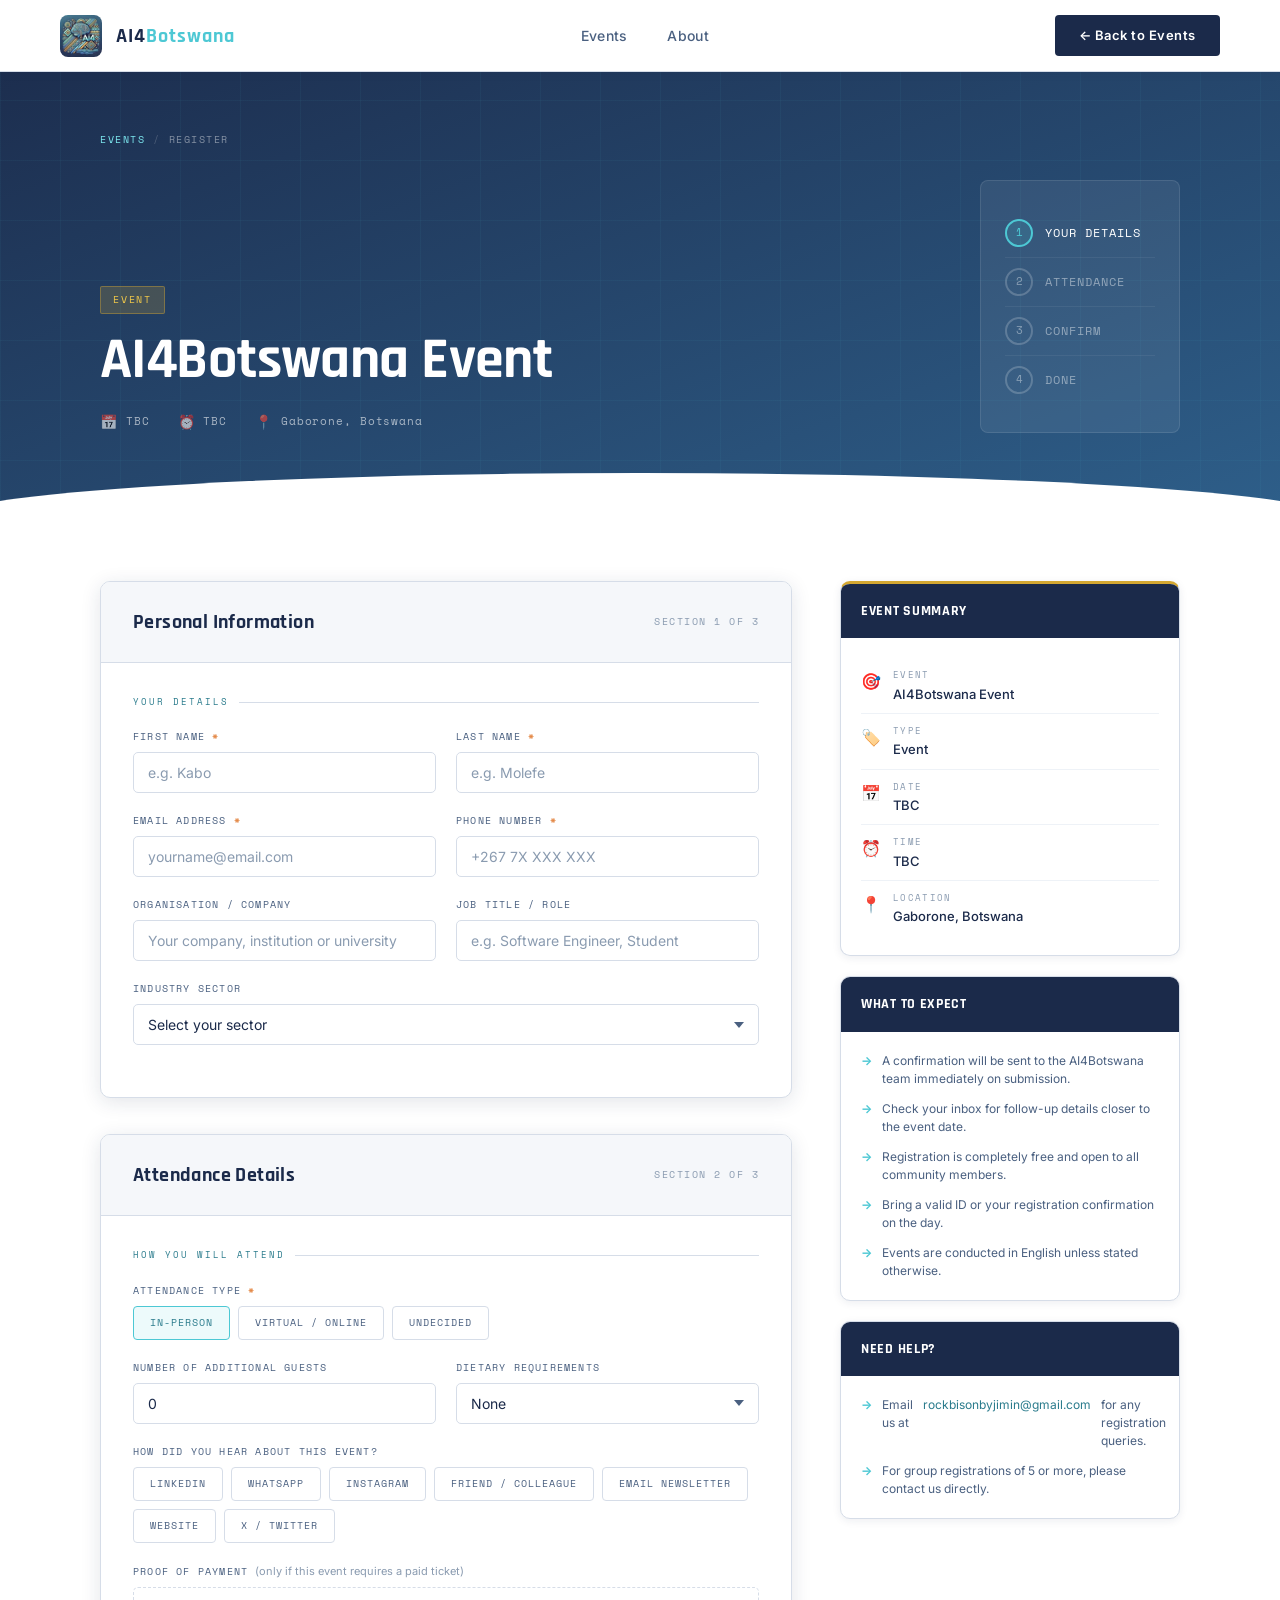
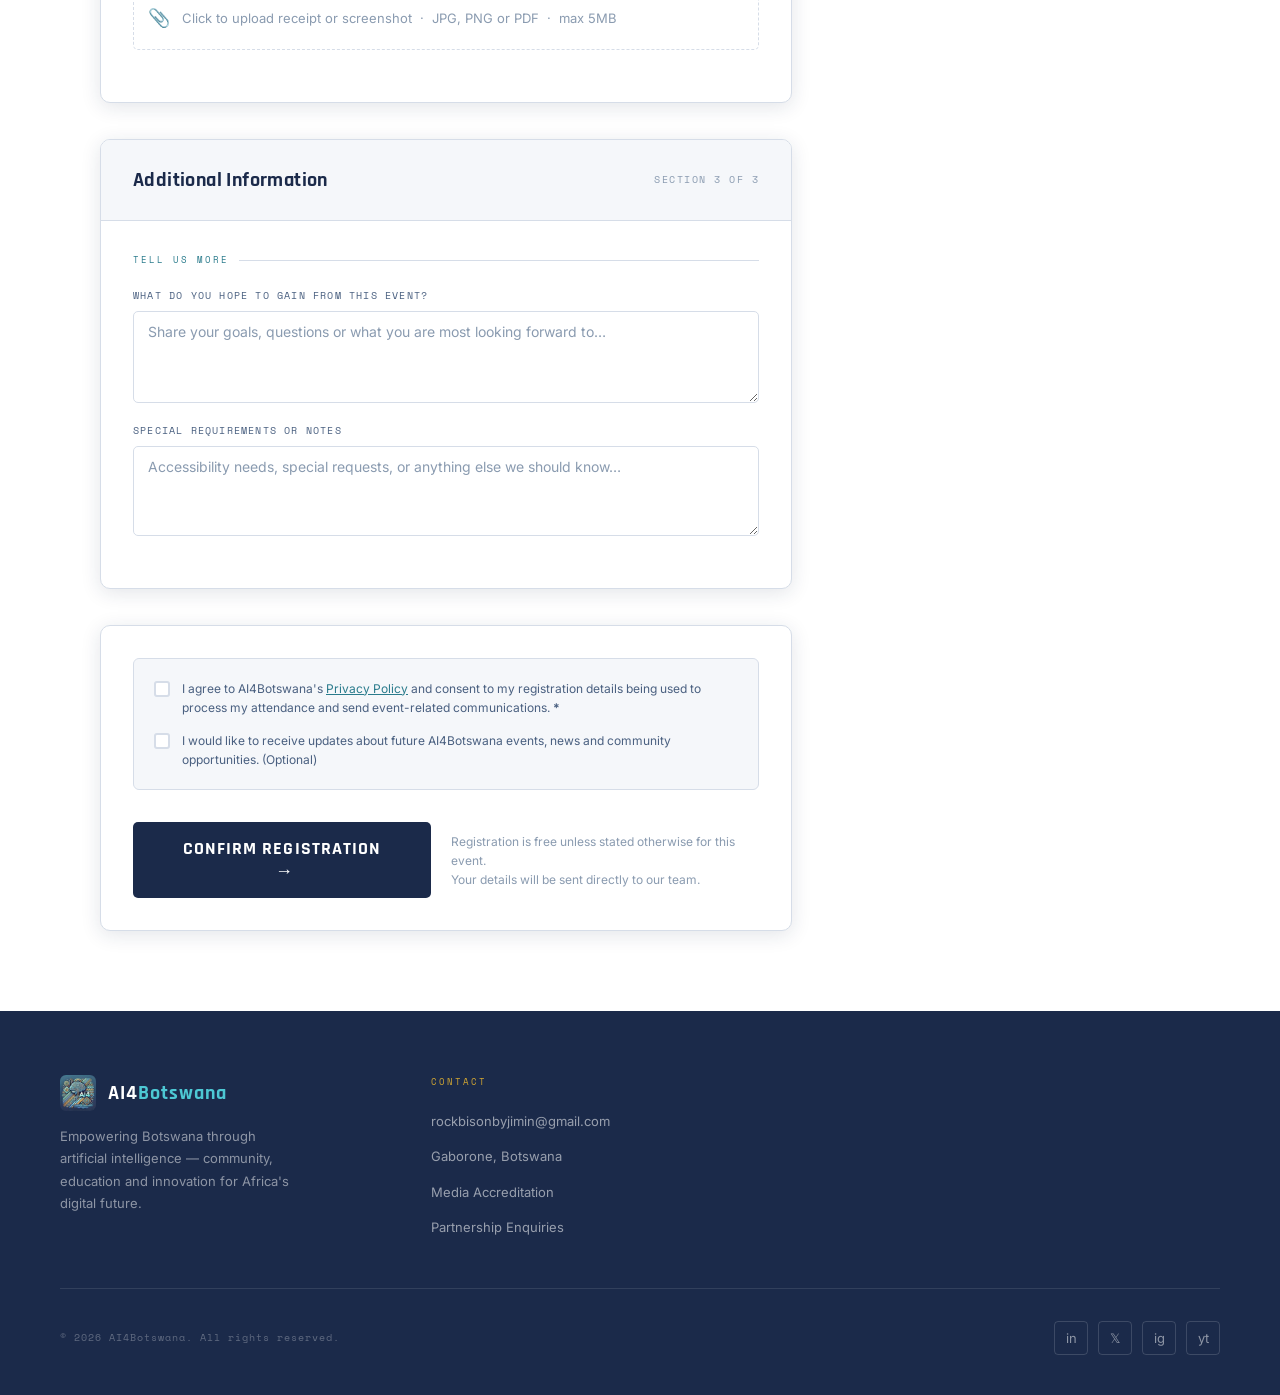
==== register.html @ c83033c1 "Add files via upload" ====
<!DOCTYPE html>
<html lang="en">
<head>
  <meta charset="UTF-8" />
  <meta name="viewport" content="width=device-width, initial-scale=1.0" />
  <title>Register — AI4Botswana Events</title>
  <meta name="description" content="Register for an AI4Botswana event. Fill in your details and confirm your spot." />

  <!-- Fonts -->
  <link rel="preconnect" href="https://fonts.googleapis.com" />
  <link rel="preconnect" href="https://fonts.gstatic.com" crossorigin />
  <link href="https://fonts.googleapis.com/css2?family=Rajdhani:wght@400;500;600;700&family=Inter:wght@300;400;500;600;700&family=Space+Mono:wght@400;700&display=swap" rel="stylesheet" />

  <!-- Styles -->
  <link rel="stylesheet" href="styles.css" />
</head>

<body>

<!-- ═══════════════════════════════════════════════════════════
     NAVIGATION
═══════════════════════════════════════════════════════════ -->
<nav class="navbar">
  <a href="index.html" class="nav-logo">
    <img src="logo.jpg" alt="AI4Botswana Logo" />
    <span class="nav-logo-text">AI4<span>Botswana</span></span>
  </a>

  <ul class="nav-links">
    <li><a href="index.html#upcoming">Events</a></li>
    <li><a href="index.html#about">About</a></li>
    
  </ul>

  <a href="index.html" class="nav-btn">← Back to Events</a>

  <button class="hamburger" aria-label="Toggle menu">
    <span></span><span></span><span></span>
  </button>
</nav>


<!-- ═══════════════════════════════════════════════════════════
     REGISTER HERO — event details filled by JS from URL params
═══════════════════════════════════════════════════════════ -->
<section class="register-hero">
  <div class="register-hero-inner">

    <!-- Breadcrumb -->
    <div class="reg-breadcrumb">
      <a href="index.html">Events</a>
      <span class="sep">/</span>
      <span>Register</span>
    </div>

    <div class="reg-hero-content">

      <!-- Left: event info -->
      <div>
        <div class="reg-event-label" id="heroEventType">Event Registration</div>

        <h1 class="reg-title" id="heroEventName">Loading event…</h1>

        <div class="reg-meta-strip">
          <div class="reg-meta-item">
            <span class="icon">📅</span>
            <span id="heroDate">—</span>
          </div>
          <div class="reg-meta-item">
            <span class="icon">⏰</span>
            <span id="heroTime">—</span>
          </div>
          <div class="reg-meta-item">
            <span class="icon">📍</span>
            <span id="heroLocation">—</span>
          </div>
        </div>
      </div>

      <!-- Right: step tracker -->
      <div class="reg-progress-panel">

        <div class="progress-step">
          <div class="step-dot active" id="step1">1</div>
          <div class="step-label active" id="stepLabel1">Your Details</div>
        </div>

        <div class="progress-step">
          <div class="step-dot" id="step2">2</div>
          <div class="step-label" id="stepLabel2">Attendance</div>
        </div>

        <div class="progress-step">
          <div class="step-dot" id="step3">3</div>
          <div class="step-label" id="stepLabel3">Confirm</div>
        </div>

        <div class="progress-step">
          <div class="step-dot" id="step4">4</div>
          <div class="step-label" id="stepLabel4">Done</div>
        </div>

      </div>

    </div><!-- /reg-hero-content -->

  </div><!-- /register-hero-inner -->

  <!-- Wave into white -->
  <div class="reg-wave"></div>
</section>


<!-- ═══════════════════════════════════════════════════════════
     REGISTER LAYOUT — form + sidebar
═══════════════════════════════════════════════════════════ -->
<div class="register-layout">

  <!-- ── MAIN FORM ─────────────────────────────────────────── -->
  <div>

    <!-- Form wrap (hidden on success) -->
    <div id="formWrap">
      <form id="registrationForm" novalidate data-formspree-endpoint="https://formspree.io/f/xbdvzobl">

        <!-- Hidden field to carry event name into email -->
        <input type="hidden" id="hiddenEvent" name="event" value="" />

        <!-- Submission error banner (shown if the send fails) -->
        <div class="form-submit-error" id="submitError">
          <span>⚠️</span>
          <span id="submitErrorText">Something went wrong sending your registration. Please try again, or email us directly.</span>
        </div>

        <!-- ─── SECTION 1: Personal Information ──────────── -->
        <div class="form-card form-section">

          <div class="form-card-header">
            <span class="form-card-title">Personal Information</span>
            <span class="form-card-step">Section 1 of 3</span>
          </div>

          <div class="form-card-body">

            <div class="form-section-title">Your Details</div>

            <div class="form-row">
              <div class="field-group">
                <label class="field-label" for="firstName">
                  First Name <span class="req">*</span>
                </label>
                <input
                  class="field-input"
                  type="text"
                  id="firstName"
                  name="firstName"
                  placeholder="e.g. Kabo"
                  autocomplete="given-name"
                />
                <span class="field-error-msg">First name is required.</span>
              </div>

              <div class="field-group">
                <label class="field-label" for="lastName">
                  Last Name <span class="req">*</span>
                </label>
                <input
                  class="field-input"
                  type="text"
                  id="lastName"
                  name="lastName"
                  placeholder="e.g. Molefe"
                  autocomplete="family-name"
                />
                <span class="field-error-msg">Last name is required.</span>
              </div>
            </div>

            <div class="form-row">
              <div class="field-group">
                <label class="field-label" for="email">
                  Email Address <span class="req">*</span>
                </label>
                <input
                  class="field-input"
                  type="email"
                  id="email"
                  name="email"
                  placeholder="yourname@email.com"
                  autocomplete="email"
                />
                <span class="field-error-msg">Please enter a valid email address.</span>
              </div>

              <div class="field-group">
                <label class="field-label" for="phone">
                  Phone Number <span class="req">*</span>
                </label>
                <input
                  class="field-input"
                  type="tel"
                  id="phone"
                  name="phone"
                  placeholder="+267 7X XXX XXX"
                  autocomplete="tel"
                />
                <span class="field-error-msg">Please enter a valid phone number.</span>
              </div>
            </div>

            <div class="form-row">
              <div class="field-group">
                <label class="field-label" for="org">Organisation / Company</label>
                <input
                  class="field-input"
                  type="text"
                  id="org"
                  name="org"
                  placeholder="Your company, institution or university"
                  autocomplete="organization"
                />
              </div>

              <div class="field-group">
                <label class="field-label" for="role">Job Title / Role</label>
                <input
                  class="field-input"
                  type="text"
                  id="role"
                  name="role"
                  placeholder="e.g. Software Engineer, Student"
                  autocomplete="organization-title"
                />
              </div>
            </div>

            <div class="form-row full">
              <div class="field-group">
                <label class="field-label" for="industry">Industry Sector</label>
                <select class="field-select" id="industry" name="industry">
                  <option value="" disabled selected>Select your sector</option>
                  <option>Technology & Software</option>
                  <option>Finance & Banking</option>
                  <option>Healthcare</option>
                  <option>Education & Academia</option>
                  <option>Government & Public Sector</option>
                  <option>Entrepreneurship / Startup</option>
                  <option>Mining & Resources</option>
                  <option>Agriculture</option>
                  <option>Media & Communications</option>
                  <option>Consulting</option>
                  <option>Other</option>
                </select>
              </div>
            </div>

          </div><!-- /form-card-body -->
        </div><!-- /form-card -->


        <!-- ─── SECTION 2: Attendance Details ────────────── -->
        <div class="form-card form-section">

          <div class="form-card-header">
            <span class="form-card-title">Attendance Details</span>
            <span class="form-card-step">Section 2 of 3</span>
          </div>

          <div class="form-card-body">

            <div class="form-section-title">How You Will Attend</div>

            <div class="form-row full">
              <div class="field-group">
                <label class="field-label">
                  Attendance Type <span class="req">*</span>
                </label>
                <div class="pill-row">
                  <input
                    class="pill-option"
                    type="radio"
                    name="attendance"
                    id="att-inperson"
                    value="In-Person"
                    checked
                  />
                  <label for="att-inperson">In-Person</label>

                  <input
                    class="pill-option"
                    type="radio"
                    name="attendance"
                    id="att-virtual"
                    value="Virtual / Online"
                  />
                  <label for="att-virtual">Virtual / Online</label>

                  <input
                    class="pill-option"
                    type="radio"
                    name="attendance"
                    id="att-undecided"
                    value="Undecided"
                  />
                  <label for="att-undecided">Undecided</label>
                </div>
              </div>
            </div>

            <div class="form-row">
              <div class="field-group">
                <label class="field-label" for="guests">
                  Number of Additional Guests
                </label>
                <input
                  class="field-input"
                  type="number"
                  id="guests"
                  name="guests"
                  min="0"
                  max="10"
                  value="0"
                  placeholder="0"
                />
              </div>

              <div class="field-group">
                <label class="field-label" for="dietary">
                  Dietary Requirements
                </label>
                <select class="field-select" id="dietary" name="dietary">
                  <option value="None">None</option>
                  <option>Vegetarian</option>
                  <option>Vegan</option>
                  <option>Halal</option>
                  <option>Gluten-free</option>
                  <option>Kosher</option>
                  <option>Other (specify in notes below)</option>
                </select>
              </div>
            </div>

            <div class="form-row full">
              <div class="field-group">
                <label class="field-label">How Did You Hear About This Event?</label>
                <div class="pill-row">
                  <input class="pill-option" type="checkbox" name="source" id="src-li"  value="LinkedIn" />
                  <label for="src-li">LinkedIn</label>

                  <input class="pill-option" type="checkbox" name="source" id="src-wa"  value="WhatsApp" />
                  <label for="src-wa">WhatsApp</label>

                  <input class="pill-option" type="checkbox" name="source" id="src-ig"  value="Instagram" />
                  <label for="src-ig">Instagram</label>

                  <input class="pill-option" type="checkbox" name="source" id="src-fc"  value="Friend / Colleague" />
                  <label for="src-fc">Friend / Colleague</label>

                  <input class="pill-option" type="checkbox" name="source" id="src-em"  value="Email Newsletter" />
                  <label for="src-em">Email Newsletter</label>

                  <input class="pill-option" type="checkbox" name="source" id="src-web" value="Website" />
                  <label for="src-web">Website</label>

                  <input class="pill-option" type="checkbox" name="source" id="src-x"   value="X / Twitter" />
                  <label for="src-x">X / Twitter</label>
                </div>
              </div>
            </div>

            <div class="form-row full">
              <div class="field-group">
                <label class="field-label" for="paymentProof">
                  Proof of Payment <span class="field-optional">(only if this event requires a paid ticket)</span>
                </label>

                <div class="file-upload-wrap">
                  <input
                    class="field-file"
                    type="file"
                    id="paymentProof"
                    name="paymentProof"
                    accept="image/jpeg,image/png,image/webp,application/pdf"
                  />
                  <label for="paymentProof" class="file-upload-label" id="fileUploadLabel">
                    <span class="file-upload-icon">📎</span>
                    <span class="file-upload-text" id="fileUploadText">
                      Click to upload receipt or screenshot &nbsp;·&nbsp; JPG, PNG or PDF &nbsp;·&nbsp; max 5MB
                    </span>
                  </label>
                  <button type="button" class="file-remove-btn" id="fileRemoveBtn" aria-label="Remove file">✕</button>
                </div>

                <span class="field-error-msg" id="paymentProofError">Please upload a JPG, PNG or PDF file under 5MB.</span>
              </div>
            </div>

          </div>
        </div>


        <!-- ─── SECTION 3: Additional Information ────────── -->
        <div class="form-card form-section">

          <div class="form-card-header">
            <span class="form-card-title">Additional Information</span>
            <span class="form-card-step">Section 3 of 3</span>
          </div>

          <div class="form-card-body">

            <div class="form-section-title">Tell Us More</div>

            <div class="form-row full">
              <div class="field-group">
                <label class="field-label" for="expectations">
                  What Do You Hope to Gain from This Event?
                </label>
                <textarea
                  class="field-textarea"
                  id="expectations"
                  name="expectations"
                  placeholder="Share your goals, questions or what you are most looking forward to…"
                  rows="4"
                ></textarea>
              </div>
            </div>

            <div class="form-row full">
              <div class="field-group">
                <label class="field-label" for="notes">
                  Special Requirements or Notes
                </label>
                <textarea
                  class="field-textarea"
                  id="notes"
                  name="notes"
                  placeholder="Accessibility needs, special requests, or anything else we should know…"
                  rows="3"
                ></textarea>
              </div>
            </div>

          </div>
        </div>


        <!-- ─── CONSENT + SUBMIT ─────────────────────────── -->
        <div class="form-card">
          <div class="form-card-body">

            <div class="consent-box">

              <div class="consent-item">
                <input
                  class="consent-checkbox"
                  type="checkbox"
                  id="consent1"
                  name="consent1"
                  required
                />
                <p class="consent-text">
                  I agree to AI4Botswana's
                  <a href="#">Privacy Policy</a>
                  and consent to my registration details being used to
                  process my attendance and send event-related communications.
                  <strong>*</strong>
                </p>
              </div>

              <div class="consent-item">
                <input
                  class="consent-checkbox"
                  type="checkbox"
                  id="consent2"
                  name="consent2"
                />
                <p class="consent-text">
                  I would like to receive updates about future AI4Botswana
                  events, news and community opportunities. (Optional)
                </p>
              </div>

            </div><!-- /consent-box -->

            <div class="submit-area">
              <button
                type="button"
                class="btn-submit-form"
                id="submitBtn"
              >
                Confirm Registration &nbsp;→
              </button>
              <p class="submit-note">
                Registration is free unless stated otherwise for this event.<br>
                Your details will be sent directly to our team.
              </p>
            </div>

          </div>
        </div>

      </form>
    </div><!-- /formWrap -->


    <!-- ─── SUCCESS SCREEN ────────────────────────────────── -->
    <div class="success-screen" id="successScreen">
      <div class="success-circle">✓</div>
      <h2 class="success-title">You're Registered!</h2>
      <p class="success-msg">
        Your registration has been confirmed. The AI4Botswana team will be
        in touch with event details closer to the date.
      </p>
      <div class="success-email-tag">
        📧 &nbsp; Confirmation sent for: <strong id="successEmail">—</strong>
      </div>
      <button
        class="btn-back-events"
        onclick="window.location.href='index.html'"
      >
        ← Back to Events
      </button>
    </div>

  </div><!-- /main -->


  <!-- ── SIDEBAR ────────────────────────────────────────────── -->
  <aside class="sidebar">

    <!-- Event summary card -->
    <div class="sidebar-card event-card-sidebar">
      <div class="sidebar-card-header">
        <span class="sidebar-card-title">Event Summary</span>
      </div>
      <div class="sidebar-card-body">

        <div class="sidebar-detail-row">
          <div class="detail-icon">🎯</div>
          <div class="detail-content">
            <div class="detail-label">Event</div>
            <div class="detail-value" id="sidebarEventName">Loading…</div>
          </div>
        </div>

        <div class="sidebar-detail-row">
          <div class="detail-icon">🏷️</div>
          <div class="detail-content">
            <div class="detail-label">Type</div>
            <div class="detail-value" id="sidebarEventType">—</div>
          </div>
        </div>

        <div class="sidebar-detail-row">
          <div class="detail-icon">📅</div>
          <div class="detail-content">
            <div class="detail-label">Date</div>
            <div class="detail-value" id="sidebarDate">—</div>
          </div>
        </div>

        <div class="sidebar-detail-row">
          <div class="detail-icon">⏰</div>
          <div class="detail-content">
            <div class="detail-label">Time</div>
            <div class="detail-value" id="sidebarTime">—</div>
          </div>
        </div>

        <div class="sidebar-detail-row">
          <div class="detail-icon">📍</div>
          <div class="detail-content">
            <div class="detail-label">Location</div>
            <div class="detail-value" id="sidebarLocation">—</div>
          </div>
        </div>

      </div>
    </div>

    <!-- What to expect card -->
    <div class="sidebar-card">
      <div class="sidebar-card-header">
        <span class="sidebar-card-title">What to Expect</span>
      </div>
      <div class="sidebar-card-body">
        <ul class="tips-list">
          <li>A confirmation will be sent to the AI4Botswana team immediately on submission.</li>
          <li>Check your inbox for follow-up details closer to the event date.</li>
          <li>Registration is completely free and open to all community members.</li>
          <li>Bring a valid ID or your registration confirmation on the day.</li>
          <li>Events are conducted in English unless stated otherwise.</li>
        </ul>
      </div>
    </div>

    <!-- Contact card -->
    <div class="sidebar-card">
      <div class="sidebar-card-header">
        <span class="sidebar-card-title">Need Help?</span>
      </div>
      <div class="sidebar-card-body">
        <ul class="tips-list">
          <li>
            Email us at
            <a href="mailto:rockbisonbyjimin@gmail.com" style="color:var(--teal);">
              rockbisonbyjimin@gmail.com
            </a>
            for any registration queries.
          </li>
          <li>For group registrations of 5 or more, please contact us directly.</li>
        </ul>
      </div>
    </div>

  </aside>

</div><!-- /register-layout -->


<!-- ═══════════════════════════════════════════════════════════
     FOOTER
═══════════════════════════════════════════════════════════ -->
<footer>
  <div class="footer-inner">

    <div class="footer-top">

      <div>
        <div class="footer-logo-row">
          <img src="logo.jpg" alt="AI4Botswana" />
          <span class="footer-brand">AI4<span>Botswana</span></span>
        </div>
        <p class="footer-tagline">
          Empowering Botswana through artificial intelligence —
          community, education and innovation for Africa's digital future.
        </p>
      </div>

     
      

      <div>
        <div class="footer-col-title">Contact</div>
        <ul class="footer-links">
          <li><a href="mailto:rockbisonbyjimin@gmail.com">rockbisonbyjimin@gmail.com</a></li>
          <li><a href="#">Gaborone, Botswana</a></li>
          <li><a href="#">Media Accreditation</a></li>
          <li><a href="#">Partnership Enquiries</a></li>
        </ul>
      </div>

    </div>

    <div class="footer-bottom">
      <span class="footer-copy">© 2026 AI4Botswana. All rights reserved.</span>
      <div class="footer-socials">
        <a href="#" class="social-btn" aria-label="LinkedIn">in</a>
        <a href="#" class="social-btn" aria-label="Twitter/X">𝕏</a>
        <a href="#" class="social-btn" aria-label="Instagram">ig</a>
        <a href="#" class="social-btn" aria-label="YouTube">yt</a>
      </div>
    </div>

  </div>
</footer>


<!-- Scripts -->
<script src="main.js"></script>

</body>
</html>
---- styles.css ----
/* ═══════════════════════════════════════════════════════════
   AI4BOTSWANA — STYLES.CSS
   Colours pulled directly from the AI4Botswana logo
═══════════════════════════════════════════════════════════ */

/* ─── DESIGN TOKENS ─────────────────────────────────────── */
:root {
  /* Logo palette */
  --navy:       #1B2A4A;   /* deep background blue from logo */
  --steel:      #2E5F8A;   /* mid steel blue */
  --cyan:       #4DC8D4;   /* circuit cyan / teal highlight */
  --cyan-light: #7DE8F0;   /* lighter cyan for hover states */
  --gold:       #D4A832;   /* warm amber/gold diamonds */
  --gold-light: #F0C84A;   /* lighter gold accent */
  --orange:     #E07A30;   /* orange dot accent */
  --teal:       #2A7B8C;   /* stripe teal */
  --white:      #FFFFFF;
  --off-white:  #F5F7FA;
  --surface:    #EEF2F7;   /* light card surface */
  --border:     #D6DDE8;   /* subtle border */
  --text-dark:  #1B2A4A;   /* navy for body text */
  --text-mid:   #4A6080;   /* medium tone */
  --text-light: #8A9BB0;   /* muted labels */

  /* Typography */
  --font-display: 'Rajdhani', sans-serif;
  --font-body:    'Inter', sans-serif;
  --font-mono:    'Space Mono', monospace;

  /* Shadows */
  --shadow-sm:  0 2px 8px rgba(27,42,74,0.08);
  --shadow-md:  0 4px 20px rgba(27,42,74,0.12);
  --shadow-lg:  0 8px 40px rgba(27,42,74,0.16);
}

/* ─── RESET ──────────────────────────────────────────────── */
*, *::before, *::after { box-sizing: border-box; margin: 0; padding: 0; }
html { scroll-behavior: smooth; }
body {
  background: var(--white);
  color: var(--text-dark);
  font-family: var(--font-body);
  font-size: 16px;
  line-height: 1.6;
  overflow-x: hidden;
}
img { max-width: 100%; display: block; }
a { text-decoration: none; color: inherit; }

/* ─── NAVIGATION ─────────────────────────────────────────── */
.navbar {
  position: fixed;
  top: 0; left: 0; right: 0;
  z-index: 900;
  background: var(--white);
  border-bottom: 1px solid var(--border);
  box-shadow: var(--shadow-sm);
  height: 72px;
  display: flex;
  align-items: center;
  justify-content: space-between;
  padding: 0 60px;
  transition: box-shadow 0.3s;
}

.navbar.scrolled { box-shadow: var(--shadow-md); }

.nav-logo {
  display: flex;
  align-items: center;
  gap: 14px;
}

.nav-logo img {
  width: 42px;
  height: 42px;
  border-radius: 8px;
  object-fit: cover;
}

.nav-logo-text {
  font-family: var(--font-display);
  font-size: 20px;
  font-weight: 700;
  letter-spacing: 0.05em;
  color: var(--navy);
}

.nav-logo-text span { color: var(--cyan); }

.nav-links {
  display: flex;
  align-items: center;
  gap: 40px;
  list-style: none;
}

.nav-links a {
  font-size: 14px;
  font-weight: 500;
  color: var(--text-mid);
  letter-spacing: 0.02em;
  transition: color 0.2s;
  position: relative;
}

.nav-links a::after {
  content: '';
  position: absolute;
  bottom: -4px; left: 0; right: 0;
  height: 2px;
  background: var(--cyan);
  transform: scaleX(0);
  transition: transform 0.2s;
  transform-origin: left;
}

.nav-links a:hover { color: var(--navy); }
.nav-links a:hover::after { transform: scaleX(1); }

.nav-btn {
  background: var(--navy);
  color: var(--white);
  font-family: var(--font-body);
  font-size: 13px;
  font-weight: 600;
  letter-spacing: 0.04em;
  padding: 10px 24px;
  border-radius: 4px;
  transition: background 0.2s, transform 0.2s;
  border: none;
  cursor: pointer;
}

.nav-btn:hover {
  background: var(--steel);
  transform: translateY(-1px);
}

.hamburger {
  display: none;
  flex-direction: column;
  gap: 5px;
  cursor: pointer;
  background: none;
  border: none;
  padding: 4px;
}

.hamburger span {
  display: block;
  width: 24px; height: 2px;
  background: var(--navy);
  transition: all 0.3s;
}

/* ─── PAGE HERO (index) ──────────────────────────────────── */
.page-hero {
  padding-top: 72px;
  background: linear-gradient(160deg, var(--navy) 0%, var(--steel) 60%, var(--teal) 100%);
  position: relative;
  overflow: hidden;
}

.page-hero::before {
  content: '';
  position: absolute;
  inset: 0;
  background-image:
    repeating-linear-gradient(0deg, rgba(77,200,212,0.06) 0px, rgba(77,200,212,0.06) 1px, transparent 1px, transparent 60px),
    repeating-linear-gradient(90deg, rgba(77,200,212,0.06) 0px, rgba(77,200,212,0.06) 1px, transparent 1px, transparent 60px);
  pointer-events: none;
}

.page-hero-inner {
  max-width: 1200px;
  margin: 0 auto;
  padding: 80px 60px 100px;
  position: relative;
  z-index: 1;
  display: grid;
  grid-template-columns: 1fr auto;
  align-items: center;
  gap: 60px;
}

.hero-badge {
  display: inline-flex;
  align-items: center;
  gap: 8px;
  background: rgba(77,200,212,0.15);
  border: 1px solid rgba(77,200,212,0.4);
  color: var(--cyan-light);
  font-family: var(--font-mono);
  font-size: 10px;
  letter-spacing: 0.2em;
  text-transform: uppercase;
  padding: 6px 14px;
  border-radius: 2px;
  margin-bottom: 24px;
}

.hero-badge::before {
  content: '';
  width: 6px; height: 6px;
  background: var(--cyan);
  border-radius: 50%;
  animation: blink 2s ease-in-out infinite;
}

@keyframes blink {
  0%, 100% { opacity: 1; }
  50% { opacity: 0.3; }
}

.hero-title {
  font-family: var(--font-display);
  font-size: clamp(48px, 6vw, 80px);
  font-weight: 700;
  line-height: 1;
  color: var(--white);
  letter-spacing: -0.01em;
  margin-bottom: 20px;
}

.hero-title .accent { color: var(--cyan); }
.hero-title .gold   { color: var(--gold); }

.hero-desc {
  font-size: 17px;
  color: rgba(255,255,255,0.7);
  max-width: 520px;
  line-height: 1.7;
  margin-bottom: 40px;
}

.hero-actions {
  display: flex;
  gap: 16px;
  flex-wrap: wrap;
}

.btn-primary {
  background: var(--cyan);
  color: var(--navy);
  font-weight: 700;
  font-size: 14px;
  letter-spacing: 0.04em;
  padding: 14px 32px;
  border-radius: 4px;
  border: none;
  cursor: pointer;
  transition: all 0.2s;
  display: inline-flex;
  align-items: center;
  gap: 8px;
}

.btn-primary:hover {
  background: var(--cyan-light);
  transform: translateY(-2px);
  box-shadow: 0 6px 20px rgba(77,200,212,0.4);
}

.btn-outline {
  background: transparent;
  color: var(--white);
  font-weight: 600;
  font-size: 14px;
  letter-spacing: 0.04em;
  padding: 14px 32px;
  border-radius: 4px;
  border: 1px solid rgba(255,255,255,0.35);
  cursor: pointer;
  transition: all 0.2s;
}

.btn-outline:hover {
  border-color: var(--white);
  background: rgba(255,255,255,0.08);
}

/* hero stats panel */
.hero-stats-panel {
  background: rgba(255,255,255,0.06);
  backdrop-filter: blur(8px);
  border: 1px solid rgba(255,255,255,0.12);
  border-radius: 8px;
  padding: 36px 32px;
  display: flex;
  flex-direction: column;
  gap: 28px;
  min-width: 200px;
}

.hero-stat {}

.hero-stat-num {
  font-family: var(--font-display);
  font-size: 42px;
  font-weight: 700;
  color: var(--gold);
  line-height: 1;
  margin-bottom: 4px;
}

.hero-stat-label {
  font-family: var(--font-mono);
  font-size: 10px;
  letter-spacing: 0.15em;
  text-transform: uppercase;
  color: rgba(255,255,255,0.5);
}

/* wave divider */
.wave {
  display: block;
  width: 100%;
  height: 60px;
  background: var(--white);
  clip-path: ellipse(55% 100% at 50% 100%);
  margin-top: -1px;
}

/* ─── TICKER ─────────────────────────────────────────────── */
.ticker-strip {
  background: var(--navy);
  overflow: hidden;
  padding: 12px 0;
  border-bottom: 3px solid var(--gold);
}

.ticker-track {
  display: flex;
  gap: 0;
  white-space: nowrap;
  animation: scroll-ticker 30s linear infinite;
}

.ticker-item {
  display: inline-flex;
  align-items: center;
  gap: 12px;
  padding: 0 32px;
  font-family: var(--font-mono);
  font-size: 11px;
  letter-spacing: 0.12em;
  text-transform: uppercase;
  color: rgba(255,255,255,0.7);
  flex-shrink: 0;
}

.ticker-sep {
  color: var(--gold);
  font-size: 14px;
}

@keyframes scroll-ticker {
  from { transform: translateX(0); }
  to   { transform: translateX(-50%); }
}

/* ─── SECTION LAYOUT ─────────────────────────────────────── */
.section-wrap {
  max-width: 1200px;
  margin: 0 auto;
  padding: 80px 60px;
}

.section-label {
  display: inline-flex;
  align-items: center;
  gap: 10px;
  font-family: var(--font-mono);
  font-size: 10px;
  letter-spacing: 0.2em;
  text-transform: uppercase;
  color: var(--teal);
  margin-bottom: 12px;
}

.section-label::before {
  content: '';
  display: block;
  width: 28px; height: 2px;
  background: var(--gold);
}

.section-heading {
  font-family: var(--font-display);
  font-size: clamp(32px, 4vw, 52px);
  font-weight: 700;
  color: var(--navy);
  line-height: 1.05;
  letter-spacing: -0.01em;
}

.section-heading .muted { color: var(--text-light); }

.section-sub {
  margin-top: 12px;
  font-size: 15px;
  color: var(--text-mid);
  max-width: 560px;
  line-height: 1.7;
}

/* ─── EVENTS GRID ────────────────────────────────────────── */
.events-grid {
  display: grid;
  grid-template-columns: repeat(auto-fill, minmax(340px, 1fr));
  gap: 28px;
  margin-top: 48px;
}

/* empty state */
.events-empty {
  grid-column: 1 / -1;
  text-align: center;
  padding: 80px 40px;
  color: var(--text-light);
}

.events-empty-icon {
  font-size: 48px;
  margin-bottom: 16px;
  opacity: 0.4;
}

.events-empty p {
  font-size: 15px;
  line-height: 1.7;
}

/* ─── EVENT CARD ─────────────────────────────────────────── */
.event-card {
  background: var(--white);
  border: 1px solid var(--border);
  border-radius: 8px;
  overflow: hidden;
  box-shadow: var(--shadow-sm);
  transition: transform 0.3s, box-shadow 0.3s, border-color 0.3s;
  display: flex;
  flex-direction: column;
}

.event-card:hover {
  transform: translateY(-5px);
  box-shadow: var(--shadow-lg);
  border-color: var(--cyan);
}

.card-thumb {
  width: 100%;
  height: 200px;
  object-fit: cover;
  display: block;
}

.card-thumb-placeholder {
  width: 100%;
  height: 200px;
  background: linear-gradient(135deg, var(--navy) 0%, var(--teal) 100%);
  display: flex;
  align-items: center;
  justify-content: center;
  font-family: var(--font-mono);
  font-size: 10px;
  letter-spacing: 0.15em;
  text-transform: uppercase;
  color: rgba(255,255,255,0.3);
  position: relative;
  overflow: hidden;
}

.card-thumb-placeholder::after {
  content: '';
  position: absolute;
  inset: 0;
  background: repeating-linear-gradient(
    45deg, transparent, transparent 12px,
    rgba(77,200,212,0.05) 12px, rgba(77,200,212,0.05) 24px
  );
}

.card-date-band {
  display: flex;
  align-items: stretch;
  border-bottom: 1px solid var(--border);
}

.card-date-block {
  padding: 14px 20px;
  background: var(--navy);
  text-align: center;
  min-width: 72px;
  flex-shrink: 0;
}

.date-day {
  font-family: var(--font-display);
  font-size: 32px;
  font-weight: 700;
  color: var(--gold);
  line-height: 1;
}

.date-month {
  font-family: var(--font-mono);
  font-size: 9px;
  letter-spacing: 0.15em;
  text-transform: uppercase;
  color: rgba(255,255,255,0.6);
  margin-top: 2px;
}

.card-tag-row {
  padding: 14px 16px;
  display: flex;
  align-items: center;
  gap: 8px;
  flex-wrap: wrap;
}

.event-tag {
  font-family: var(--font-mono);
  font-size: 9px;
  letter-spacing: 0.12em;
  text-transform: uppercase;
  padding: 4px 10px;
  border-radius: 2px;
  font-weight: 400;
}

.tag-breakfast   { background: rgba(212,168,50,0.12); color: #9A7010; border: 1px solid rgba(212,168,50,0.3); }
.tag-workshop    { background: rgba(77,200,212,0.12);  color: var(--teal); border: 1px solid rgba(77,200,212,0.3); }
.tag-conference  { background: rgba(27,42,74,0.08);   color: var(--navy); border: 1px solid rgba(27,42,74,0.2); }
.tag-networking  { background: rgba(224,122,48,0.10); color: #A0480A; border: 1px solid rgba(224,122,48,0.3); }
.tag-panel       { background: rgba(42,123,140,0.10); color: var(--teal); border: 1px solid rgba(42,123,140,0.3); }
.tag-demo        { background: rgba(77,200,212,0.12);  color: var(--steel); border: 1px solid rgba(46,95,138,0.3); }

.card-body {
  padding: 20px 24px 24px;
  flex: 1;
  display: flex;
  flex-direction: column;
}

.card-title {
  font-family: var(--font-display);
  font-size: 20px;
  font-weight: 700;
  color: var(--navy);
  line-height: 1.2;
  letter-spacing: 0.01em;
  margin-bottom: 8px;
}

.card-location {
  font-size: 12px;
  color: var(--text-light);
  margin-bottom: 12px;
  display: flex;
  align-items: center;
  gap: 5px;
  font-family: var(--font-mono);
  letter-spacing: 0.05em;
}

.card-desc {
  font-size: 13px;
  color: var(--text-mid);
  line-height: 1.65;
  flex: 1;
  margin-bottom: 20px;
}

.card-actions {
  display: flex;
  gap: 10px;
}

.btn-card-register {
  flex: 1;
  background: var(--navy);
  color: var(--white);
  font-family: var(--font-body);
  font-size: 13px;
  font-weight: 600;
  letter-spacing: 0.04em;
  padding: 11px 16px;
  border: none;
  border-radius: 4px;
  cursor: pointer;
  transition: all 0.2s;
  text-align: center;
  display: inline-flex;
  align-items: center;
  justify-content: center;
  gap: 6px;
}

.btn-card-register:hover {
  background: var(--steel);
  transform: translateY(-1px);
}

.btn-card-details {
  background: transparent;
  color: var(--text-mid);
  font-family: var(--font-body);
  font-size: 13px;
  font-weight: 500;
  padding: 11px 16px;
  border: 1px solid var(--border);
  border-radius: 4px;
  cursor: pointer;
  transition: all 0.2s;
}

.btn-card-details:hover {
  border-color: var(--cyan);
  color: var(--teal);
}

/* ─── PAST EVENTS ────────────────────────────────────────── */
.past-section {
  background: var(--off-white);
  border-top: 1px solid var(--border);
}

.past-list {
  margin-top: 40px;
  border: 1px solid var(--border);
  border-radius: 8px;
  overflow: hidden;
}

.past-row {
  display: grid;
  grid-template-columns: 80px 1fr auto;
  align-items: center;
  gap: 24px;
  padding: 20px 28px;
  background: var(--white);
  border-bottom: 1px solid var(--border);
  transition: background 0.2s;
  cursor: pointer;
}

.past-row:last-child { border-bottom: none; }
.past-row:hover { background: #F0F5FA; }

.past-date {
  text-align: center;
}

.past-day {
  font-family: var(--font-display);
  font-size: 28px;
  font-weight: 700;
  color: var(--text-light);
  line-height: 1;
}

.past-month {
  font-family: var(--font-mono);
  font-size: 9px;
  letter-spacing: 0.15em;
  text-transform: uppercase;
  color: var(--text-light);
}

.past-info-title {
  font-family: var(--font-display);
  font-size: 17px;
  font-weight: 600;
  color: var(--text-mid);
  margin-bottom: 3px;
  letter-spacing: 0.01em;
}

.past-info-loc {
  font-size: 12px;
  color: var(--text-light);
  font-family: var(--font-mono);
  letter-spacing: 0.05em;
}

.past-recap-link {
  font-size: 12px;
  font-weight: 600;
  color: var(--teal);
  display: flex;
  align-items: center;
  gap: 6px;
  white-space: nowrap;
  transition: gap 0.2s;
}

.past-row:hover .past-recap-link { gap: 10px; }

/* ─── GOLD DIVIDER ───────────────────────────────────────── */
.gold-divider {
  height: 3px;
  background: linear-gradient(90deg, var(--navy), var(--cyan), var(--gold), var(--cyan), var(--navy));
  border: none;
  margin: 0;
}

/* ─── FOOTER ─────────────────────────────────────────────── */
footer {
  background: var(--navy);
  color: rgba(255,255,255,0.7);
  padding: 64px 60px 40px;
}

.footer-inner {
  max-width: 1200px;
  margin: 0 auto;
}

.footer-top {
  display: grid;
  grid-template-columns: 1.4fr 1fr 1fr 1fr;
  gap: 48px;
  padding-bottom: 48px;
  border-bottom: 1px solid rgba(255,255,255,0.1);
  margin-bottom: 32px;
}

.footer-logo-row {
  display: flex;
  align-items: center;
  gap: 12px;
  margin-bottom: 14px;
}

.footer-logo-row img {
  width: 36px;
  height: 36px;
  border-radius: 6px;
}

.footer-brand {
  font-family: var(--font-display);
  font-size: 20px;
  font-weight: 700;
  color: var(--white);
  letter-spacing: 0.05em;
}

.footer-brand span { color: var(--cyan); }

.footer-tagline {
  font-size: 13px;
  line-height: 1.7;
  color: rgba(255,255,255,0.5);
  max-width: 240px;
}

.footer-col-title {
  font-family: var(--font-mono);
  font-size: 9px;
  letter-spacing: 0.22em;
  text-transform: uppercase;
  color: var(--gold);
  margin-bottom: 18px;
}

.footer-links {
  list-style: none;
  display: flex;
  flex-direction: column;
  gap: 10px;
}

.footer-links a {
  font-size: 13px;
  color: rgba(255,255,255,0.55);
  transition: color 0.2s;
}

.footer-links a:hover { color: var(--cyan); }

.footer-bottom {
  display: flex;
  align-items: center;
  justify-content: space-between;
  gap: 20px;
  flex-wrap: wrap;
}

.footer-copy {
  font-family: var(--font-mono);
  font-size: 10px;
  letter-spacing: 0.1em;
  color: rgba(255,255,255,0.3);
}

.footer-socials {
  display: flex;
  gap: 10px;
}

.social-btn {
  width: 34px; height: 34px;
  border: 1px solid rgba(255,255,255,0.15);
  border-radius: 4px;
  display: flex;
  align-items: center;
  justify-content: center;
  font-size: 13px;
  color: rgba(255,255,255,0.5);
  transition: all 0.2s;
}

.social-btn:hover {
  border-color: var(--cyan);
  color: var(--cyan);
}

/* ─── REGISTER PAGE — HERO ───────────────────────────────── */
.register-hero {
  padding-top: 72px;
  background: linear-gradient(160deg, var(--navy) 0%, var(--steel) 100%);
  position: relative;
  overflow: hidden;
  padding-bottom: 0;
}

.register-hero::before {
  content: '';
  position: absolute;
  inset: 0;
  background-image:
    repeating-linear-gradient(0deg, rgba(77,200,212,0.05) 0px, rgba(77,200,212,0.05) 1px, transparent 1px, transparent 60px),
    repeating-linear-gradient(90deg, rgba(77,200,212,0.05) 0px, rgba(77,200,212,0.05) 1px, transparent 1px, transparent 60px);
}

.register-hero-inner {
  max-width: 1200px;
  margin: 0 auto;
  padding: 60px 60px 0;
  position: relative;
  z-index: 1;
}

.reg-breadcrumb {
  display: flex;
  align-items: center;
  gap: 8px;
  font-family: var(--font-mono);
  font-size: 10px;
  letter-spacing: 0.15em;
  text-transform: uppercase;
  color: rgba(255,255,255,0.45);
  margin-bottom: 32px;
}

.reg-breadcrumb a { color: var(--cyan-light); }
.reg-breadcrumb a:hover { color: var(--white); }
.reg-breadcrumb .sep { color: rgba(255,255,255,0.2); }

.reg-hero-content {
  display: grid;
  grid-template-columns: 1fr auto;
  align-items: end;
  gap: 60px;
}

.reg-event-label {
  display: inline-flex;
  align-items: center;
  gap: 8px;
  background: rgba(212,168,50,0.2);
  border: 1px solid rgba(212,168,50,0.4);
  color: var(--gold-light);
  font-family: var(--font-mono);
  font-size: 10px;
  letter-spacing: 0.18em;
  text-transform: uppercase;
  padding: 5px 12px;
  border-radius: 2px;
  margin-bottom: 16px;
}

.reg-title {
  font-family: var(--font-display);
  font-size: clamp(36px, 4.5vw, 60px);
  font-weight: 700;
  color: var(--white);
  line-height: 1.05;
  letter-spacing: -0.01em;
  margin-bottom: 20px;
}

.reg-meta-strip {
  display: flex;
  gap: 28px;
  flex-wrap: wrap;
}

.reg-meta-item {
  display: flex;
  align-items: center;
  gap: 8px;
  font-family: var(--font-mono);
  font-size: 11px;
  letter-spacing: 0.08em;
  color: rgba(255,255,255,0.6);
}

.reg-meta-item .icon { font-size: 14px; }

/* progress panel */
.reg-progress-panel {
  background: rgba(255,255,255,0.07);
  border: 1px solid rgba(255,255,255,0.1);
  border-radius: 8px;
  padding: 28px 24px;
  min-width: 200px;
  margin-bottom: 0;
}

.progress-step {
  display: flex;
  align-items: center;
  gap: 12px;
  padding: 10px 0;
  border-bottom: 1px solid rgba(255,255,255,0.06);
}

.progress-step:last-child { border-bottom: none; }

.step-dot {
  width: 28px; height: 28px;
  border-radius: 50%;
  border: 2px solid rgba(255,255,255,0.2);
  display: flex;
  align-items: center;
  justify-content: center;
  font-family: var(--font-mono);
  font-size: 11px;
  color: rgba(255,255,255,0.4);
  flex-shrink: 0;
  transition: all 0.3s;
}

.step-dot.active {
  border-color: var(--cyan);
  background: rgba(77,200,212,0.15);
  color: var(--cyan);
}

.step-dot.done {
  border-color: var(--gold);
  background: rgba(212,168,50,0.15);
  color: var(--gold);
}

.step-label {
  font-size: 12px;
  color: rgba(255,255,255,0.45);
  font-family: var(--font-mono);
  letter-spacing: 0.08em;
  text-transform: uppercase;
}

.step-label.active { color: var(--white); }

/* wave bottom of register hero */
.reg-wave {
  display: block;
  width: 100%;
  height: 48px;
  background: var(--white);
  clip-path: ellipse(55% 100% at 50% 100%);
  margin-top: 40px;
}

/* ─── REGISTER FORM LAYOUT ───────────────────────────────── */
.register-layout {
  max-width: 1200px;
  margin: 0 auto;
  padding: 60px 60px 80px;
  display: grid;
  grid-template-columns: 1fr 340px;
  gap: 48px;
  align-items: start;
}

/* ─── FORM CARD ──────────────────────────────────────────── */
.form-card {
  background: var(--white);
  border: 1px solid var(--border);
  border-radius: 10px;
  box-shadow: var(--shadow-md);
  overflow: hidden;
}

.form-card-header {
  padding: 24px 32px;
  border-bottom: 1px solid var(--border);
  background: var(--off-white);
  display: flex;
  align-items: center;
  justify-content: space-between;
}

.form-card-title {
  font-family: var(--font-display);
  font-size: 20px;
  font-weight: 700;
  color: var(--navy);
  letter-spacing: 0.02em;
}

.form-card-step {
  font-family: var(--font-mono);
  font-size: 10px;
  letter-spacing: 0.15em;
  color: var(--text-light);
  text-transform: uppercase;
}

.form-card-body { padding: 32px; }

/* ─── FORM ELEMENTS ──────────────────────────────────────── */
.form-section-title {
  font-family: var(--font-mono);
  font-size: 9px;
  letter-spacing: 0.22em;
  text-transform: uppercase;
  color: var(--teal);
  margin-bottom: 20px;
  display: flex;
  align-items: center;
  gap: 10px;
}

.form-section-title::after {
  content: '';
  flex: 1;
  height: 1px;
  background: var(--border);
}

.form-row {
  display: grid;
  grid-template-columns: 1fr 1fr;
  gap: 20px;
  margin-bottom: 20px;
}

.form-row.full { grid-template-columns: 1fr; }

.field-group {
  display: flex;
  flex-direction: column;
  gap: 7px;
}

.field-group.span-2 { grid-column: span 2; }

.field-label {
  font-family: var(--font-mono);
  font-size: 10px;
  letter-spacing: 0.12em;
  text-transform: uppercase;
  color: var(--text-mid);
  font-weight: 400;
}

.field-label .req { color: var(--orange); }

.field-input,
.field-select,
.field-textarea {
  background: var(--white);
  border: 1.5px solid var(--border);
  border-radius: 5px;
  color: var(--text-dark);
  font-family: var(--font-body);
  font-size: 14px;
  padding: 11px 14px;
  width: 100%;
  outline: none;
  transition: border-color 0.2s, box-shadow 0.2s;
}

.field-input:focus,
.field-select:focus,
.field-textarea:focus {
  border-color: var(--cyan);
  box-shadow: 0 0 0 3px rgba(77,200,212,0.12);
}

.field-input.error,
.field-select.error,
.field-textarea.error {
  border-color: #E05050;
  box-shadow: 0 0 0 3px rgba(224,80,80,0.08);
}

.field-error-msg {
  font-size: 11px;
  color: #C03030;
  display: none;
  margin-top: 2px;
}

.field-error-msg.visible { display: block; }

.field-label .field-optional {
  color: var(--text-light);
  text-transform: none;
  letter-spacing: 0;
  font-family: var(--font-body);
  font-size: 11px;
}

/* ─── FILE UPLOAD (Proof of Payment) ────────────────────── */
.file-upload-wrap {
  position: relative;
}

.field-file {
  position: absolute;
  width: 1px;
  height: 1px;
  opacity: 0;
  overflow: hidden;
  pointer-events: none;
}

.file-upload-label {
  display: flex;
  align-items: center;
  gap: 12px;
  border: 1.5px dashed var(--border);
  border-radius: 5px;
  background: var(--white);
  padding: 16px 14px;
  cursor: pointer;
  transition: border-color 0.2s, background 0.2s;
}

.file-upload-label:hover {
  border-color: var(--cyan);
  background: rgba(77,200,212,0.04);
}

.file-upload-wrap:focus-within .file-upload-label {
  border-color: var(--cyan);
  box-shadow: 0 0 0 3px rgba(77,200,212,0.12);
}

.file-upload-icon { font-size: 18px; flex-shrink: 0; }

.file-upload-text {
  font-family: var(--font-body);
  font-size: 13px;
  color: var(--text-light);
  line-height: 1.5;
}

.file-upload-label.has-file {
  border-style: solid;
  border-color: var(--teal);
  background: rgba(0,150,136,0.05);
}

.file-upload-label.has-file .file-upload-text {
  color: var(--text-dark);
  font-weight: 500;
}

.file-upload-label.file-error {
  border-color: #E05050;
  background: rgba(224,80,80,0.05);
}

.file-remove-btn {
  display: none;
  position: absolute;
  top: 50%;
  right: 12px;
  transform: translateY(-50%);
  width: 24px;
  height: 24px;
  border-radius: 50%;
  border: none;
  background: var(--border);
  color: var(--text-mid);
  font-size: 12px;
  line-height: 1;
  cursor: pointer;
  transition: background 0.2s, color 0.2s;
}

.file-remove-btn:hover {
  background: #E05050;
  color: var(--white);
}

.file-remove-btn.visible { display: block; }

.field-input::placeholder,
.field-textarea::placeholder { color: var(--text-light); }

.field-select {
  appearance: none;
  background-image: url("data:image/svg+xml,%3Csvg xmlns='http://www.w3.org/2000/svg' width='10' height='6'%3E%3Cpath d='M0 0l5 6 5-6z' fill='%234A6080'/%3E%3C/svg%3E");
  background-repeat: no-repeat;
  background-position: right 14px center;
  padding-right: 36px;
  cursor: pointer;
}

.field-select option { background: var(--white); color: var(--text-dark); }

.field-textarea {
  resize: vertical;
  min-height: 90px;
}

/* pill selectors */
.pill-row {
  display: flex;
  flex-wrap: wrap;
  gap: 8px;
}

.pill-option {
  display: none;
}

.pill-option + label {
  font-family: var(--font-mono);
  font-size: 10px;
  letter-spacing: 0.1em;
  text-transform: uppercase;
  padding: 8px 16px;
  border: 1.5px solid var(--border);
  border-radius: 4px;
  cursor: pointer;
  color: var(--text-mid);
  transition: all 0.2s;
  user-select: none;
}

.pill-option + label:hover {
  border-color: var(--cyan);
  color: var(--teal);
}

.pill-option:checked + label {
  border-color: var(--cyan);
  background: rgba(77,200,212,0.1);
  color: var(--teal);
}

/* consent */
.consent-box {
  background: var(--off-white);
  border: 1px solid var(--border);
  border-radius: 6px;
  padding: 20px;
  margin-bottom: 24px;
}

.consent-item {
  display: flex;
  align-items: flex-start;
  gap: 12px;
  margin-bottom: 14px;
}

.consent-item:last-child { margin-bottom: 0; }

.consent-checkbox {
  width: 16px; height: 16px;
  border: 2px solid var(--border);
  border-radius: 3px;
  appearance: none;
  cursor: pointer;
  flex-shrink: 0;
  margin-top: 2px;
  background: var(--white);
  transition: all 0.2s;
  position: relative;
}

.consent-checkbox:checked {
  background: var(--navy);
  border-color: var(--navy);
}

.consent-checkbox:checked::after {
  content: '✓';
  position: absolute;
  top: -1px; left: 1px;
  font-size: 11px;
  color: var(--white);
  font-weight: 700;
}

.consent-text {
  font-size: 12px;
  color: var(--text-mid);
  line-height: 1.6;
}

.consent-text a { color: var(--teal); text-decoration: underline; }

/* submit area */
.submit-area {
  display: flex;
  align-items: center;
  gap: 20px;
  padding-top: 8px;
}

.btn-submit-form {
  background: var(--navy);
  color: var(--white);
  font-family: var(--font-display);
  font-size: 18px;
  font-weight: 700;
  letter-spacing: 0.06em;
  padding: 15px 40px;
  border: none;
  border-radius: 5px;
  cursor: pointer;
  transition: all 0.25s;
  display: flex;
  align-items: center;
  gap: 10px;
  text-transform: uppercase;
}

.btn-submit-form:hover:not(:disabled) {
  background: var(--steel);
  transform: translateY(-2px);
  box-shadow: 0 6px 24px rgba(27,42,74,0.25);
}

.btn-submit-form:disabled {
  opacity: 0.5;
  cursor: not-allowed;
}

.submit-note {
  font-size: 12px;
  color: var(--text-light);
  line-height: 1.6;
}

.form-submit-error {
  display: none;
  align-items: center;
  gap: 10px;
  background: rgba(224,80,80,0.08);
  border: 1px solid rgba(224,80,80,0.35);
  color: #C23B3B;
  font-size: 14px;
  line-height: 1.5;
  padding: 12px 16px;
  border-radius: 6px;
  margin-bottom: 16px;
}

.form-submit-error.visible { display: flex; }

/* ─── SIDEBAR ────────────────────────────────────────────── */
.sidebar { display: flex; flex-direction: column; gap: 20px; }

.sidebar-card {
  background: var(--white);
  border: 1px solid var(--border);
  border-radius: 10px;
  overflow: hidden;
  box-shadow: var(--shadow-sm);
}

.sidebar-card-header {
  background: var(--navy);
  padding: 16px 20px;
  display: flex;
  align-items: center;
  gap: 10px;
}

.sidebar-card-title {
  font-family: var(--font-display);
  font-size: 14px;
  font-weight: 700;
  letter-spacing: 0.05em;
  color: var(--white);
  text-transform: uppercase;
}

.sidebar-card-body { padding: 20px; }

.sidebar-detail-row {
  display: flex;
  gap: 12px;
  padding: 10px 0;
  border-bottom: 1px solid var(--surface);
  align-items: flex-start;
}

.sidebar-detail-row:last-child { border-bottom: none; }

.detail-icon {
  font-size: 16px;
  flex-shrink: 0;
  margin-top: 1px;
  width: 20px;
  text-align: center;
}

.detail-content {}
.detail-label {
  font-family: var(--font-mono);
  font-size: 9px;
  letter-spacing: 0.15em;
  text-transform: uppercase;
  color: var(--text-light);
  margin-bottom: 2px;
}

.detail-value {
  font-size: 13px;
  font-weight: 500;
  color: var(--text-dark);
  line-height: 1.4;
}

/* gold accent top border on sidebar event card */
.sidebar-card.event-card-sidebar {
  border-top: 3px solid var(--gold);
}

/* tips list */
.tips-list {
  list-style: none;
  display: flex;
  flex-direction: column;
  gap: 12px;
}

.tips-list li {
  font-size: 12px;
  color: var(--text-mid);
  display: flex;
  gap: 10px;
  align-items: flex-start;
  line-height: 1.5;
}

.tips-list li::before {
  content: '→';
  color: var(--cyan);
  flex-shrink: 0;
  font-weight: 700;
}

/* ─── SUCCESS SCREEN ─────────────────────────────────────── */
.success-screen {
  display: none;
  max-width: 600px;
  margin: 0 auto;
  padding: 80px 40px;
  text-align: center;
}

.success-screen.active { display: block; }

.success-circle {
  width: 80px; height: 80px;
  background: rgba(77,200,212,0.12);
  border: 2px solid var(--cyan);
  border-radius: 50%;
  display: flex;
  align-items: center;
  justify-content: center;
  font-size: 36px;
  margin: 0 auto 28px;
  animation: pop 0.4s cubic-bezier(0.34,1.56,0.64,1);
}

@keyframes pop {
  from { transform: scale(0.5); opacity: 0; }
  to   { transform: scale(1); opacity: 1; }
}

.success-title {
  font-family: var(--font-display);
  font-size: 40px;
  font-weight: 700;
  color: var(--navy);
  margin-bottom: 12px;
  letter-spacing: -0.01em;
}

.success-msg {
  font-size: 15px;
  color: var(--text-mid);
  line-height: 1.7;
  max-width: 400px;
  margin: 0 auto 28px;
}

.success-email-tag {
  display: inline-flex;
  align-items: center;
  gap: 8px;
  background: var(--off-white);
  border: 1px solid var(--border);
  border-radius: 4px;
  padding: 10px 20px;
  font-family: var(--font-mono);
  font-size: 12px;
  color: var(--teal);
  margin-bottom: 36px;
  letter-spacing: 0.05em;
}

.btn-back-events {
  background: var(--navy);
  color: var(--white);
  font-family: var(--font-display);
  font-size: 16px;
  font-weight: 700;
  letter-spacing: 0.05em;
  text-transform: uppercase;
  padding: 14px 36px;
  border: none;
  border-radius: 5px;
  cursor: pointer;
  transition: all 0.2s;
  display: inline-flex;
  align-items: center;
  gap: 10px;
}

.btn-back-events:hover {
  background: var(--steel);
  transform: translateY(-2px);
}

/* ─── FORM SECTION SPACING ───────────────────────────────── */
.form-section { margin-bottom: 36px; }
.form-section:last-of-type { margin-bottom: 0; }

/* ─── SCROLL FADE ANIMATIONS ─────────────────────────────── */
.reveal {
  opacity: 0;
  transform: translateY(20px);
  transition: opacity 0.5s ease, transform 0.5s ease;
}
.reveal.in-view {
  opacity: 1;
  transform: none;
}

/* ─── RESPONSIVE ─────────────────────────────────────────── */
@media (max-width: 900px) {
  .navbar { padding: 0 24px; }
  .nav-links { display: none; }
  .nav-links.open {
    display: flex;
    flex-direction: column;
    position: absolute;
    top: 72px; left: 0; right: 0;
    background: var(--white);
    padding: 20px 24px;
    border-bottom: 1px solid var(--border);
    box-shadow: var(--shadow-md);
    z-index: 800;
  }
  .hamburger { display: flex; }
  .page-hero-inner { grid-template-columns: 1fr; }
  .hero-stats-panel { display: none; }
  .section-wrap { padding: 60px 24px; }
  .events-grid { grid-template-columns: 1fr; }
  .register-layout { grid-template-columns: 1fr; padding: 40px 24px 60px; }
  .sidebar { order: -1; }
  .reg-hero-content { grid-template-columns: 1fr; }
  .reg-progress-panel { display: none; }
  .register-hero-inner { padding: 40px 24px 0; }
  .form-row { grid-template-columns: 1fr; }
  .field-group.span-2 { grid-column: span 1; }
  .footer-top { grid-template-columns: 1fr 1fr; gap: 32px; }
  .page-hero-inner { padding: 60px 24px 80px; }
  .submit-area { flex-direction: column; align-items: flex-start; }
  .past-row { grid-template-columns: 60px 1fr; }
  .past-recap-link { display: none; }
}

@media (max-width: 560px) {
  .footer-top { grid-template-columns: 1fr; }
  .hero-actions { flex-direction: column; }
  .btn-primary, .btn-outline { text-align: center; justify-content: center; }
}

@media (prefers-reduced-motion: reduce) {
  *, *::before, *::after { animation: none !important; transition: none !important; }
}
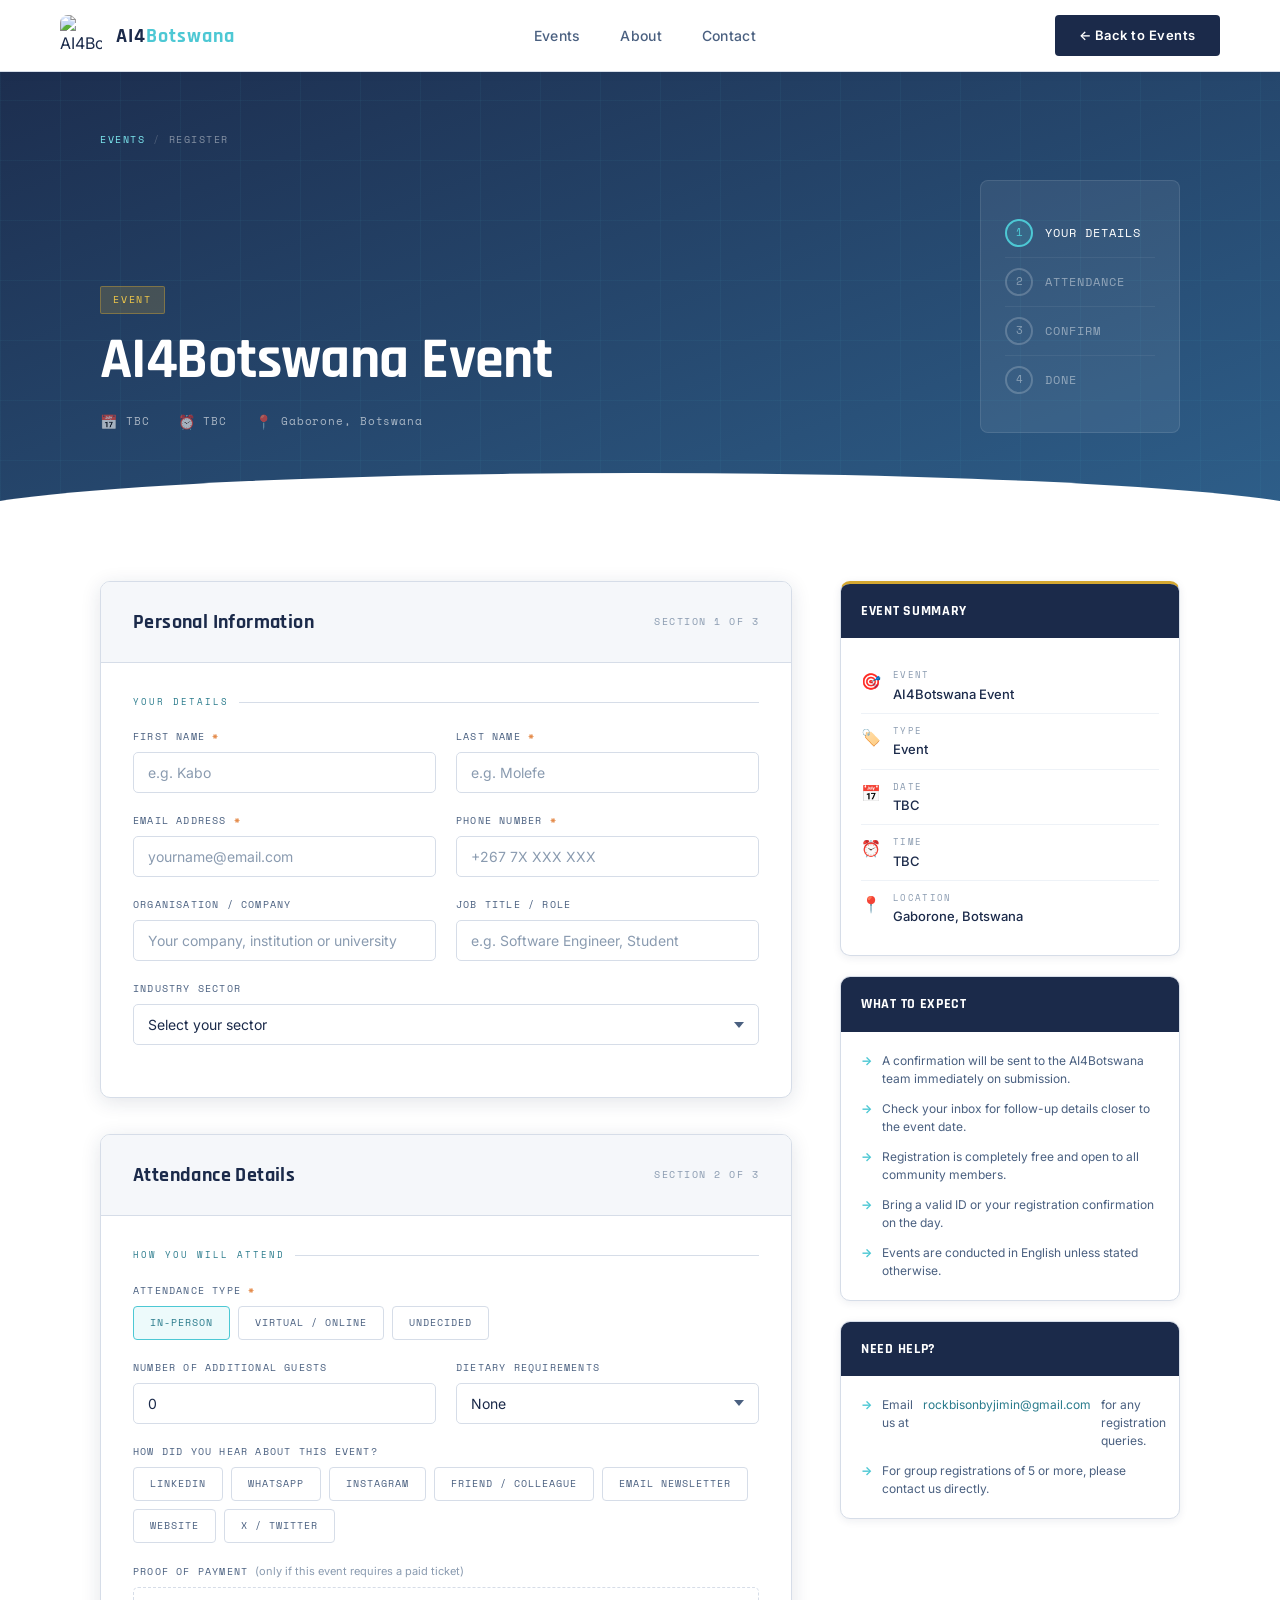
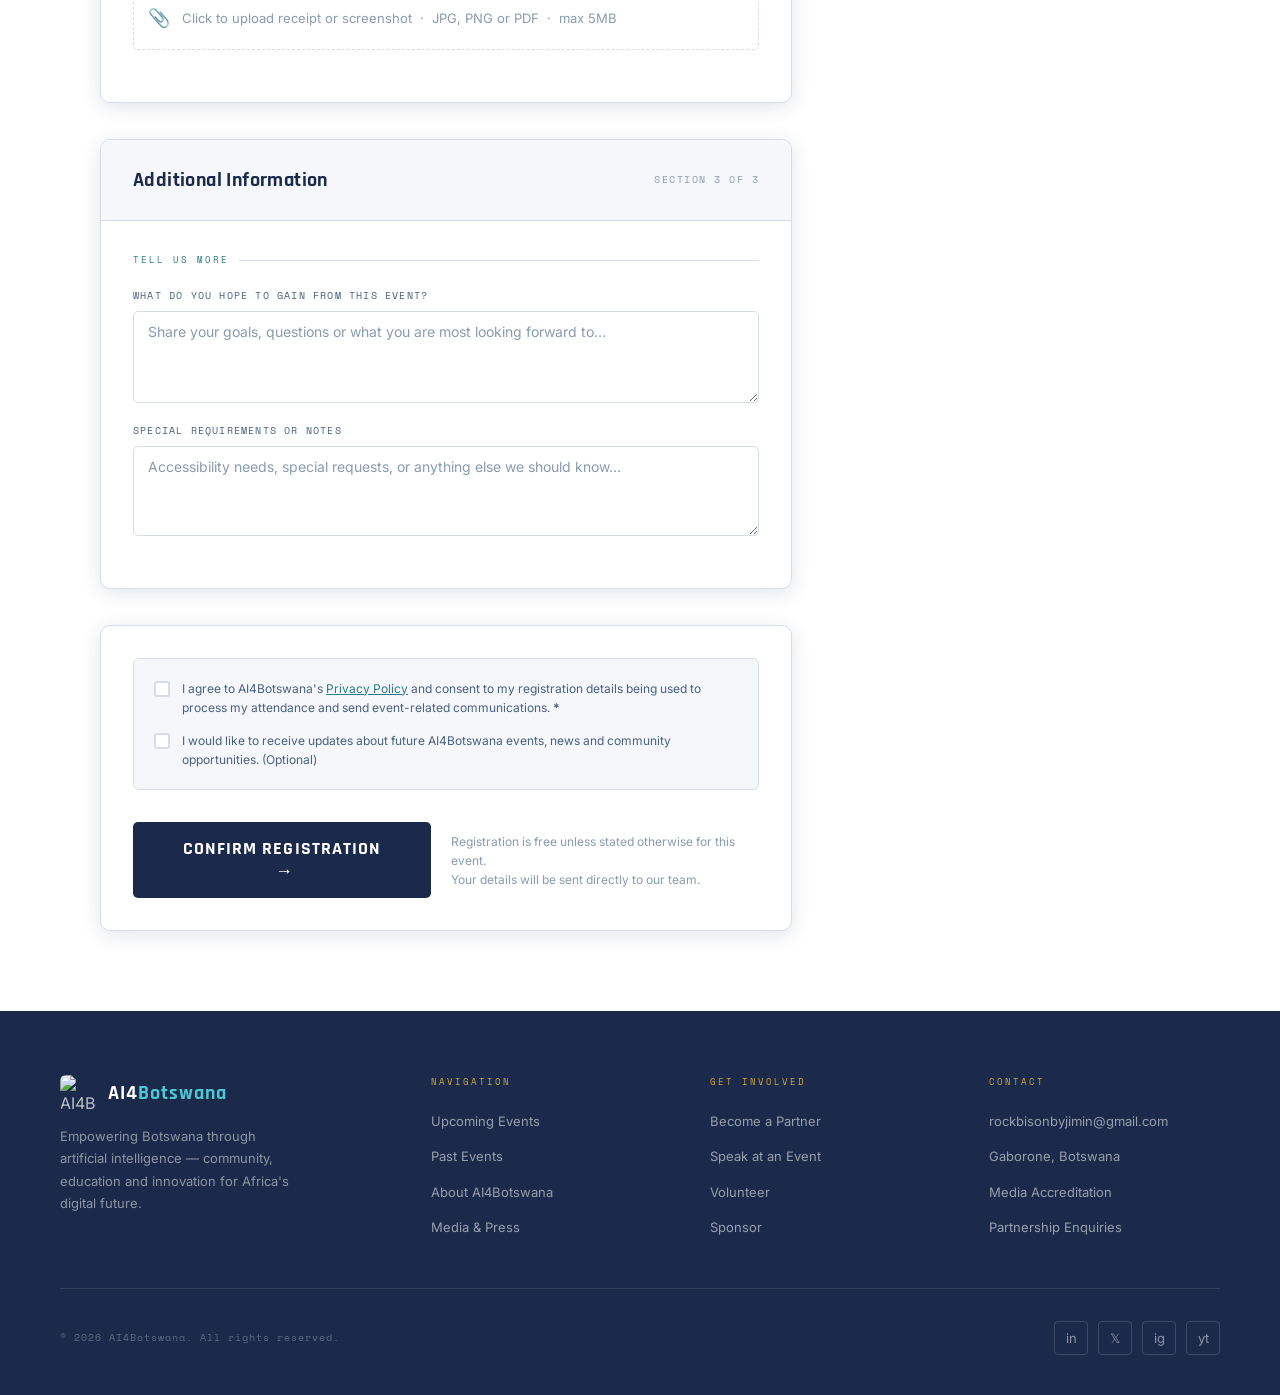
==== commit 62a091c6: "Update register.html" ====
--- a/register.html
+++ b/register.html
@@ -22,14 +22,14 @@
 ═══════════════════════════════════════════════════════════ -->
 <nav class="navbar">
   <a href="index.html" class="nav-logo">
-    <img src="logo.jpg" alt="AI4Botswana Logo" />
+    <img src="logo.png" alt="AI4Botswana Logo" />
     <span class="nav-logo-text">AI4<span>Botswana</span></span>
   </a>
 
   <ul class="nav-links">
     <li><a href="index.html#upcoming">Events</a></li>
     <li><a href="index.html#about">About</a></li>
-    
+    <li><a href="mailto:rockbisonbyjimin@gmail.com">Contact</a></li>
   </ul>
 
   <a href="index.html" class="nav-btn">← Back to Events</a>
@@ -121,7 +121,7 @@
 
     <!-- Form wrap (hidden on success) -->
     <div id="formWrap">
-      <form id="registrationForm" novalidate data-formspree-endpoint="https://formspree.io/f/xbdvzobl">
+      <form id="registrationForm" novalidate data-form-endpoint="https://formsubmit.co/ajax/rockbisonbyjimin@gmail.com">
 
         <!-- Hidden field to carry event name into email -->
         <input type="hidden" id="hiddenEvent" name="event" value="" />
@@ -629,7 +629,7 @@
 
       <div>
         <div class="footer-logo-row">
-          <img src="logo.jpg" alt="AI4Botswana" />
+          <img src="logo.png" alt="AI4Botswana" />
           <span class="footer-brand">AI4<span>Botswana</span></span>
         </div>
         <p class="footer-tagline">
@@ -638,8 +638,25 @@
         </p>
       </div>
 
-     
-      
+      <div>
+        <div class="footer-col-title">Navigation</div>
+        <ul class="footer-links">
+          <li><a href="index.html#upcoming">Upcoming Events</a></li>
+          <li><a href="index.html#past">Past Events</a></li>
+          <li><a href="index.html#about">About AI4Botswana</a></li>
+          <li><a href="#">Media & Press</a></li>
+        </ul>
+      </div>
+
+      <div>
+        <div class="footer-col-title">Get Involved</div>
+        <ul class="footer-links">
+          <li><a href="#">Become a Partner</a></li>
+          <li><a href="#">Speak at an Event</a></li>
+          <li><a href="#">Volunteer</a></li>
+          <li><a href="#">Sponsor</a></li>
+        </ul>
+      </div>
 
       <div>
         <div class="footer-col-title">Contact</div>
@@ -671,4 +688,4 @@
 <script src="main.js"></script>
 
 </body>
-</html>+</html>
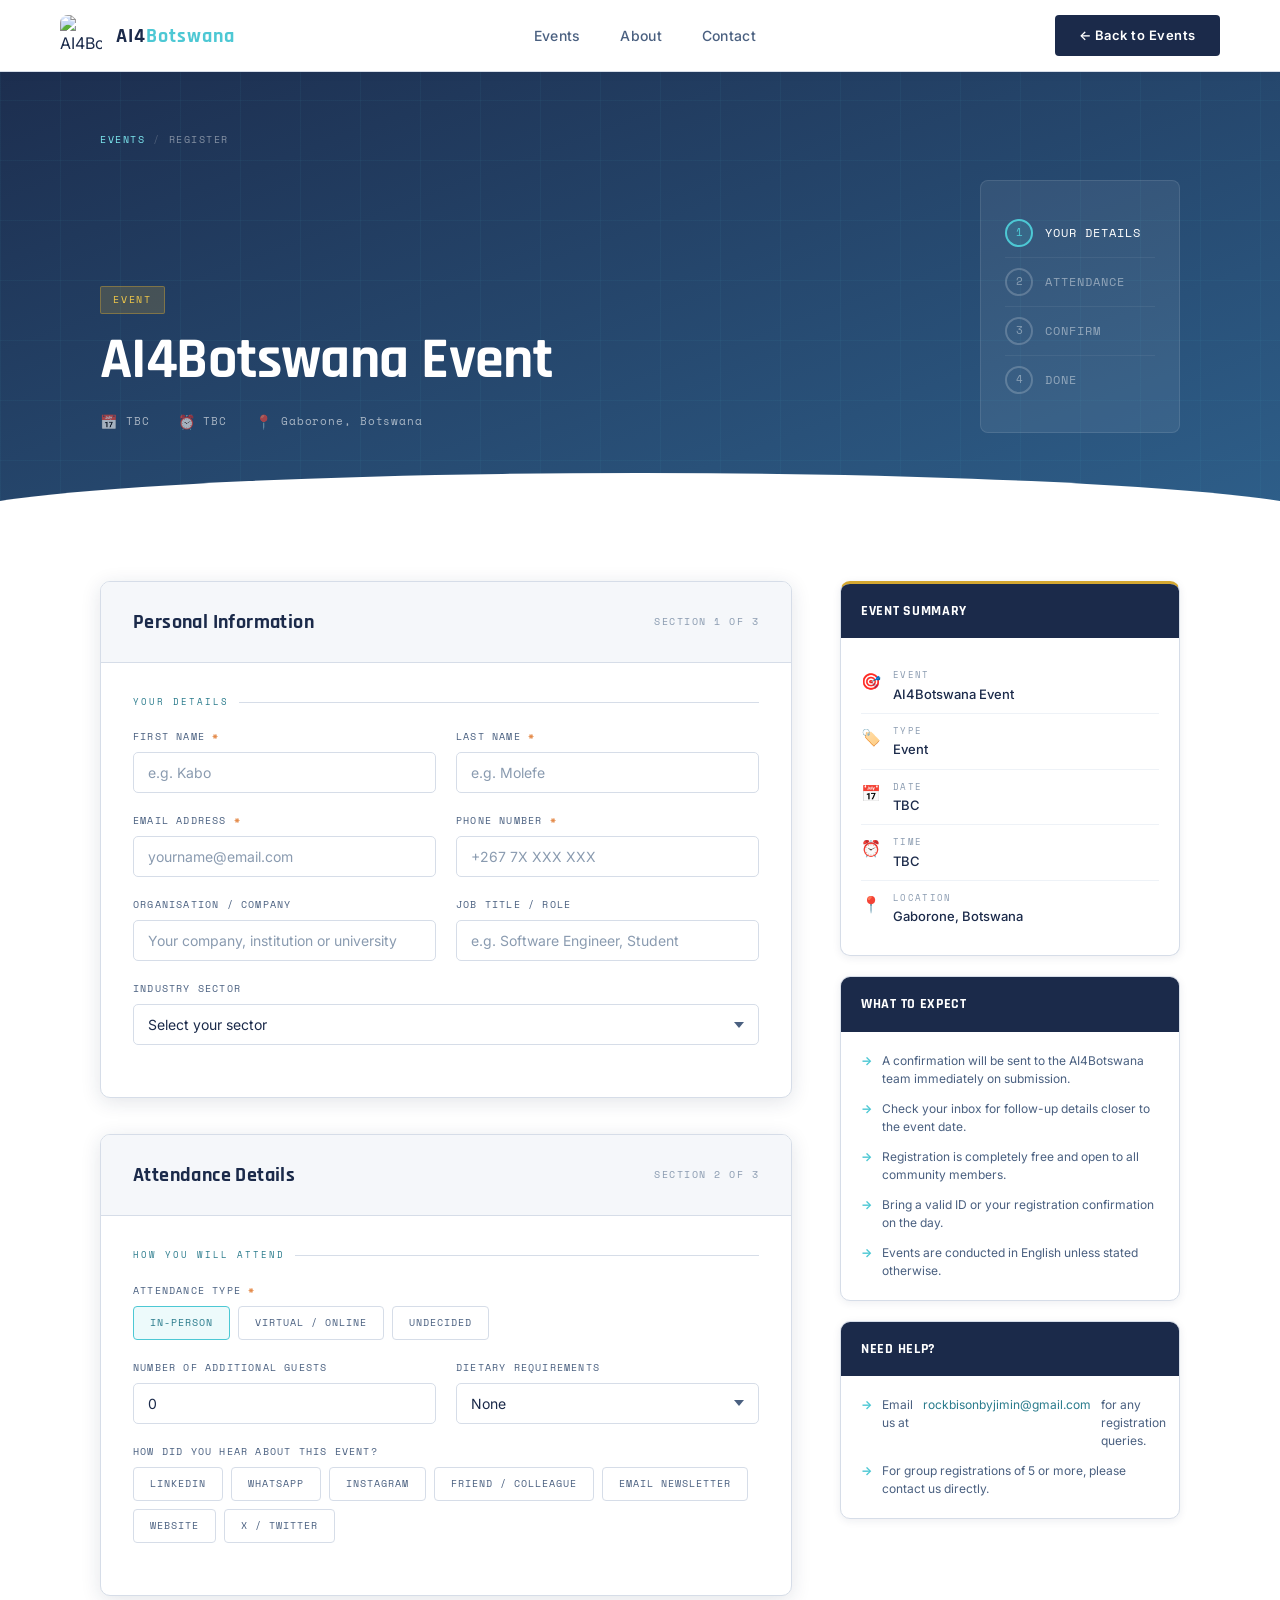
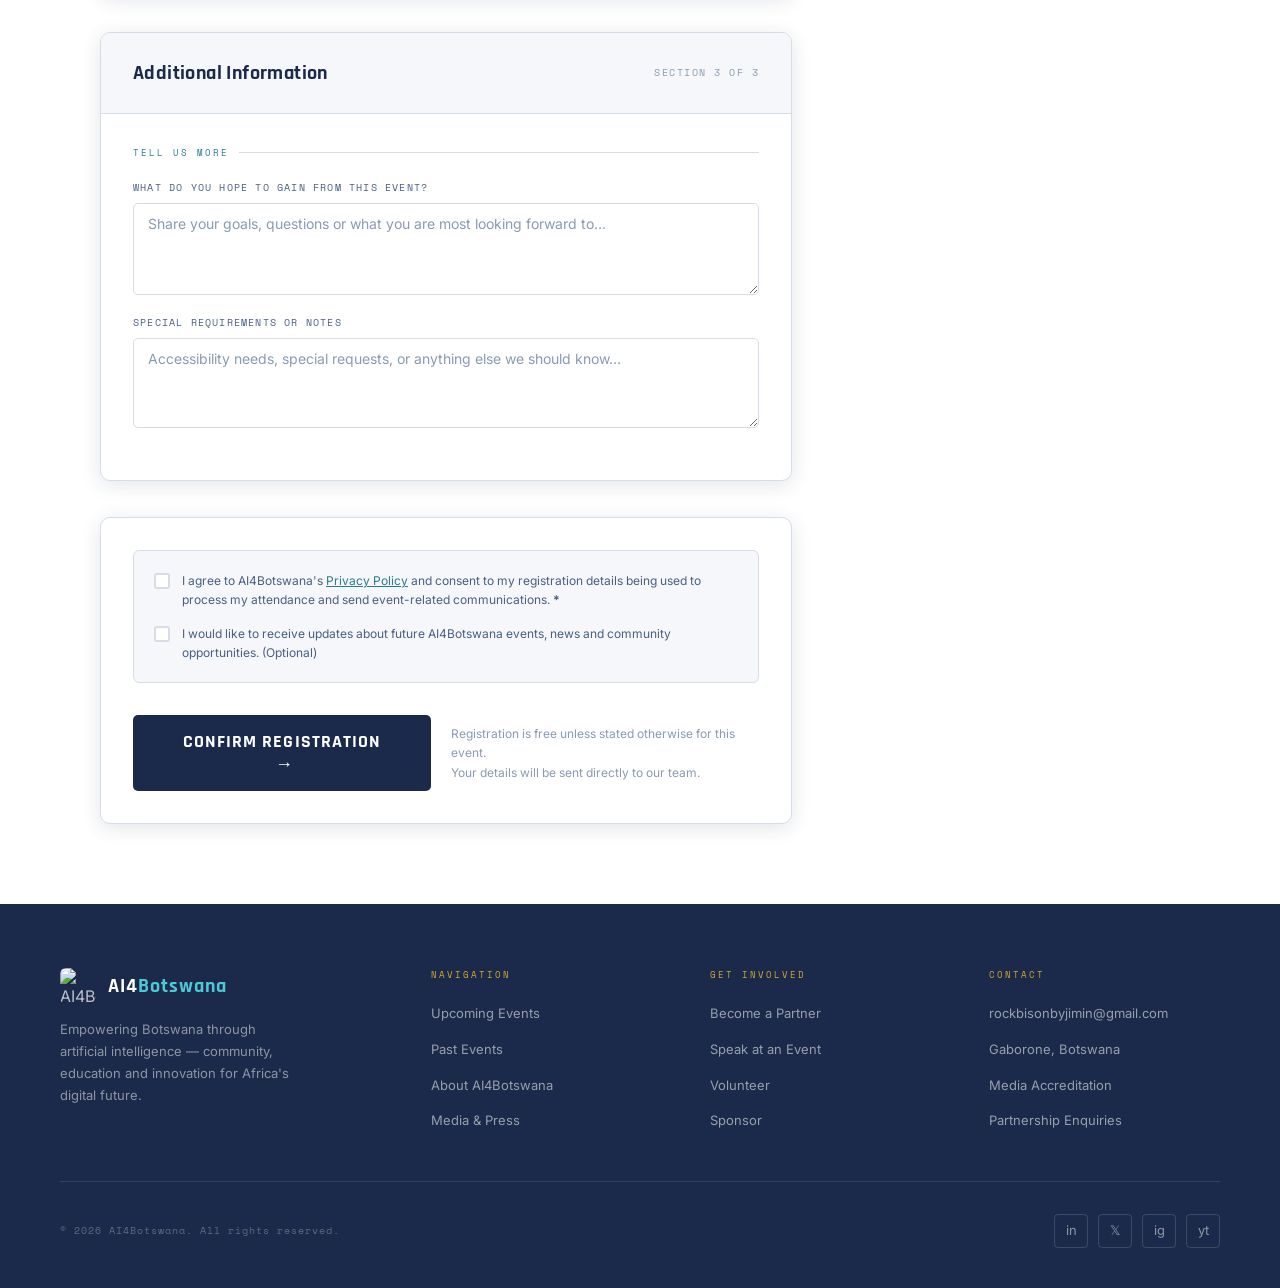
==== commit 25a39fc8: "Update register.html" ====
--- a/register.html
+++ b/register.html
@@ -121,7 +121,7 @@
 
     <!-- Form wrap (hidden on success) -->
     <div id="formWrap">
-      <form id="registrationForm" novalidate data-form-endpoint="https://formsubmit.co/ajax/rockbisonbyjimin@gmail.com">
+      <form id="registrationForm" novalidate data-formspree-endpoint="https://formspree.io/f/xbdvzobl">
 
         <!-- Hidden field to carry event name into email -->
         <input type="hidden" id="hiddenEvent" name="event" value="" />
@@ -368,33 +368,6 @@
               </div>
             </div>
 
-            <div class="form-row full">
-              <div class="field-group">
-                <label class="field-label" for="paymentProof">
-                  Proof of Payment <span class="field-optional">(only if this event requires a paid ticket)</span>
-                </label>
-
-                <div class="file-upload-wrap">
-                  <input
-                    class="field-file"
-                    type="file"
-                    id="paymentProof"
-                    name="paymentProof"
-                    accept="image/jpeg,image/png,image/webp,application/pdf"
-                  />
-                  <label for="paymentProof" class="file-upload-label" id="fileUploadLabel">
-                    <span class="file-upload-icon">📎</span>
-                    <span class="file-upload-text" id="fileUploadText">
-                      Click to upload receipt or screenshot &nbsp;·&nbsp; JPG, PNG or PDF &nbsp;·&nbsp; max 5MB
-                    </span>
-                  </label>
-                  <button type="button" class="file-remove-btn" id="fileRemoveBtn" aria-label="Remove file">✕</button>
-                </div>
-
-                <span class="field-error-msg" id="paymentProofError">Please upload a JPG, PNG or PDF file under 5MB.</span>
-              </div>
-            </div>
-
           </div>
         </div>
 
